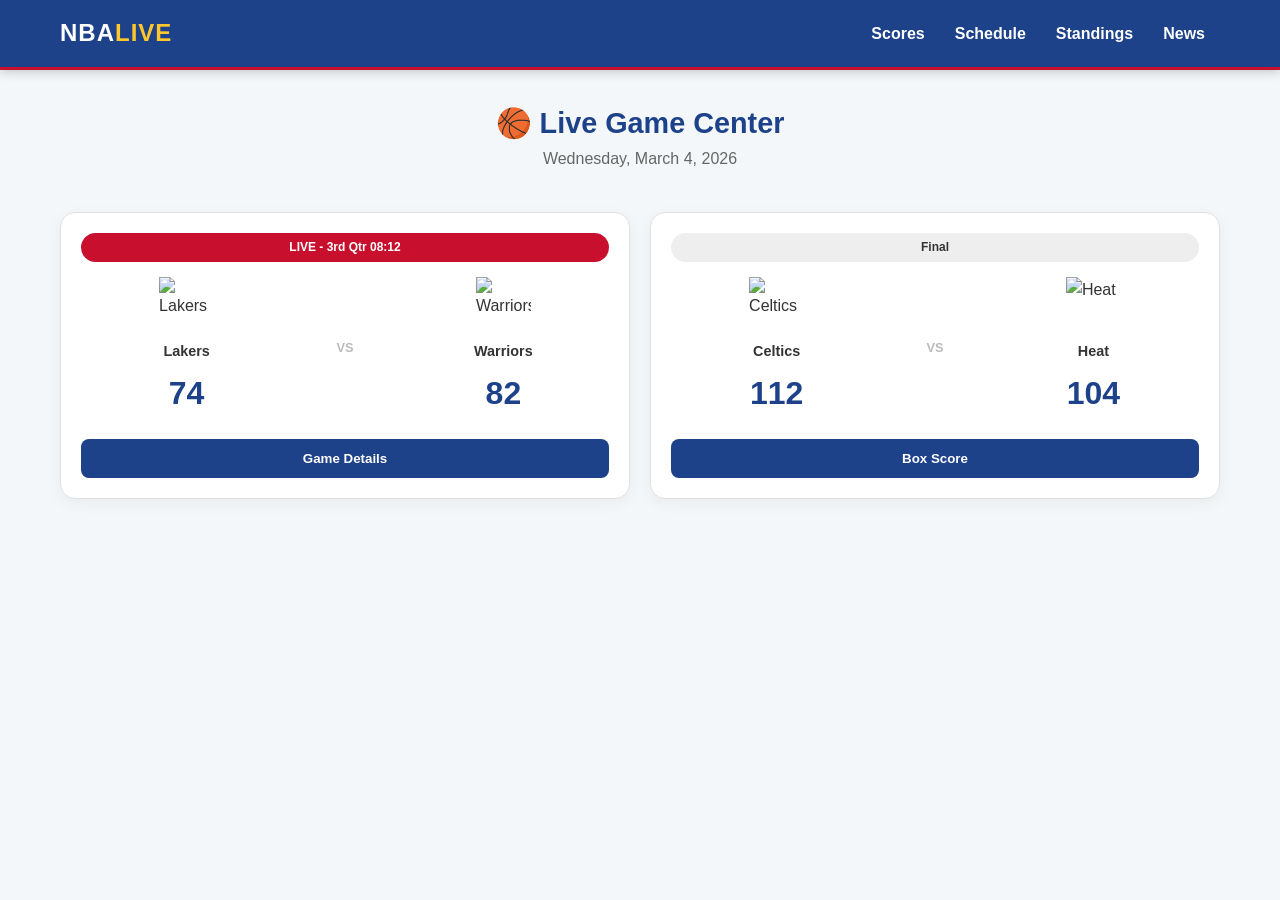
==== index.html @ b6431c6e "First commit." ====
<!DOCTYPE html>
<html lang="en">
<head>
    <meta charset="UTF-8">
    <meta name="viewport" content="width=device-width, initial-scale=1.0">
    <title>NBA Live Scores 2026</title>
    <link rel="stylesheet" href="style.css">
</head>
<body>

    <nav class="navbar">
        <div class="nav-container">
            <a href="#" class="nav-logo">NBA<span>LIVE</span></a>
            
            <div class="menu-toggle" id="mobile-menu">
                <span class="bar"></span>
                <span class="bar"></span>
                <span class="bar:"></span>
            </div>

            <ul class="nav-links">
                <li><a href="#">Scores</a></li>
                <li><a href="#">Schedule</a></li>
                <li><a href="#">Standings</a></li>
                <li><a href="#">News</a></li>
            </ul>
        </div>
    </nav>

    <header>
        <h1>🏀 Live Game Center</h1>
        <p id="date-display">Wednesday, March 4, 2026</p>
    </header>

    <main class="score-container">
        <div class="game-card">
            <div class="game-status live">LIVE - 3rd Qtr 08:12</div>
            <div class="teams-container">
                <div class="team">
                    <img src="https://loodibee.com/wp-content/uploads/nba-los-angeles-lakers-logo.png" alt="Lakers">
                    <span class="team-name">Lakers</span>
                    <span class="score">74</span>
                </div>
                <div class="vs">VS</div>
                <div class="team">
                    <img src="https://loodibee.com/wp-content/uploads/nba-golden-state-warriors-logo.png" alt="Warriors">
                    <span class="team-name">Warriors</span>
                    <span class="score">82</span>
                </div>
            </div>
            <div class="game-footer">
                <button class="stats-btn">Game Details</button>
            </div>
        </div>

        <div class="game-card">
            <div class="game-status">Final</div>
            <div class="teams-container">
                <div class="team">
                    <img src="https://loodibee.com/wp-content/uploads/nba-boston-celtics-logo.png" alt="Celtics">
                    <span class="team-name">Celtics</span>
                    <span class="score">112</span>
                </div>
                <div class="vs">VS</div>
                <div class="team">
                    <img src="https://loodibee.com/wp-content/uploads/nba-miami-heat-logo.png" alt="Heat">
                    <span class="team-name">Heat</span>
                    <span class="score">104</span>
                </div>
            </div>
            <div class="game-footer">
                <button class="stats-btn">Box Score</button>
            </div>
        </div>
    </main>
    <script src="script.js"></script>
</body>
</html>
---- style.css ----
/* --- NBA COLOR THEME --- */
:root {
    --nba-blue: #1d428a;
    --nba-red: #c8102e;
    --nba-gold: #ffc72c;
    --bg-color: #f4f7f9;
    --card-bg: #ffffff;
    --text-dark: #333;
}

* {
    box-sizing: border-box;
    margin: 0;
    padding: 0;
}

body {
    font-family: 'Segoe UI', Roboto, Helvetica, Arial, sans-serif;
    background-color: var(--bg-color);
    color: var(--text-dark);
    line-height: 1.6;
    padding-top: 80px; /* Space for fixed navbar */
}

/* Navbar */
.navbar {
    background-color: var(--nba-blue);
    height: 70px;
    display: flex;
    align-items: center;
    position: fixed;
    top: 0;
    width: 100%;
    z-index: 1000;
    box-shadow: 0 2px 10px rgba(0,0,0,0.2);
    border-bottom: 3px solid var(--nba-red); /* Added NBA red accent */
}

.nav-container {
    display: flex;
    justify-content: space-between;
    align-items: center;
    width: 100%;
    max-width: 1200px;
    margin: 0 auto;
    padding: 0 20px;
}

.nav-logo {
    color: white;
    font-size: 1.5rem;
    font-weight: 800;
    text-decoration: none;
    letter-spacing: 1px;
}

.nav-logo span {
    color: var(--nba-gold);
}

.nav-links {
    display: flex;
    list-style: none;
}

.nav-links li a {
    color: white;
    text-decoration: none;
    padding: 10px 15px;
    font-weight: 600;
    transition: 0.3s;
}

.nav-links li a:hover {
    color: var(--nba-gold);
}

/* Hamburger Menu */
.menu-toggle {
    display: none;
    flex-direction: column;
    cursor: pointer;
}

.bar {
    width: 25px;
    height: 3px;
    background-color: white;
    margin: 4px 0;
    transition: 0.4s;
    border-radius: 2px;
}

/* Header Section */
header {
    text-align: center;
    margin: 20px 0;
}

header h1 {
    font-size: 1.8rem;
    color: var(--nba-blue);
}

#date-display {
    color: #666;
    font-weight: 500;
}

/* Game Grid */
.score-container {
    display: grid;
    grid-template-columns: repeat(auto-fit, minmax(340px, 1fr));
    gap: 20px;
    max-width: 1200px;
    margin: 0 auto;
    padding: 20px;
}

/* Game Card */
.game-card {
    background: var(--card-bg);
    border-radius: 15px;
    padding: 20px;
    box-shadow: 0 4px 15px rgba(0,0,0,0.05);
    border: 1px solid #e0e0e0;
}

.game-status {
    font-size: 0.75rem;
    font-weight: 700;
    text-align: center;
    margin-bottom: 15px;
    padding: 5px 10px;
    border-radius: 20px;
    background: #eee;
    display: inline-block;
    width: 100%;
}

.game-status.live {
    background: var(--nba-red);
    color: white; /* Changed to white for better contrast on red */
    animation: pulse 2s infinite;
}

@keyframes pulse {
    0% { opacity: 1; }
    50% { opacity: 0.6; }
    100% { opacity: 1; }
}

.teams-container {
    display: flex;
    align-items: center;
    justify-content: space-between;
}

.team {
    display: flex;
    flex-direction: column;
    align-items: center;
    width: 40%;
}

.team img {
    width: 55px;
    height: 55px;
    object-fit: contain;
    margin-bottom: 8px;
}

.team-name {
    font-size: 0.9rem;
    font-weight: 700;
    text-align: center;
}

.score {
    font-size: 2rem;
    font-weight: 800;
    margin-top: 5px;
    color: var(--nba-blue); /* Added theme color to scores */
}

.vs {
    font-size: 0.8rem;
    font-weight: 800;
    color: #bbb;
}

.game-footer {
    margin-top: 20px;
}

.stats-btn {
    width: 100%;
    padding: 12px;
    border: none;
    border-radius: 8px;
    background-color: var(--nba-blue);
    color: white;
    font-weight: 700;
    cursor: pointer;
    transition: 0.2s;
}

.stats-btn:hover {
    background-color: var(--nba-red); /* Turns red on hover */
}

.stats-btn:active {
    transform: scale(0.98);
}

/* Mobile Responsive Adjustments */
@media screen and (max-width: 768px) {
    .menu-toggle {
        display: flex;
    }

    .nav-links {
        display: none;
        flex-direction: column;
        position: absolute;
        top: 70px;
        left: 0;
        width: 100%;
        background-color: var(--nba-blue);
        padding: 20px 0;
        border-bottom: 3px solid var(--nba-gold); /* Gold accent on mobile menu */
    }

    .nav-links.active {
        display: flex;
    }

    .nav-links li {
        text-align: center;
        padding: 10px 0;
    }

    .score-container {
        grid-template-columns: 1fr;
        padding: 10px;
    }
}
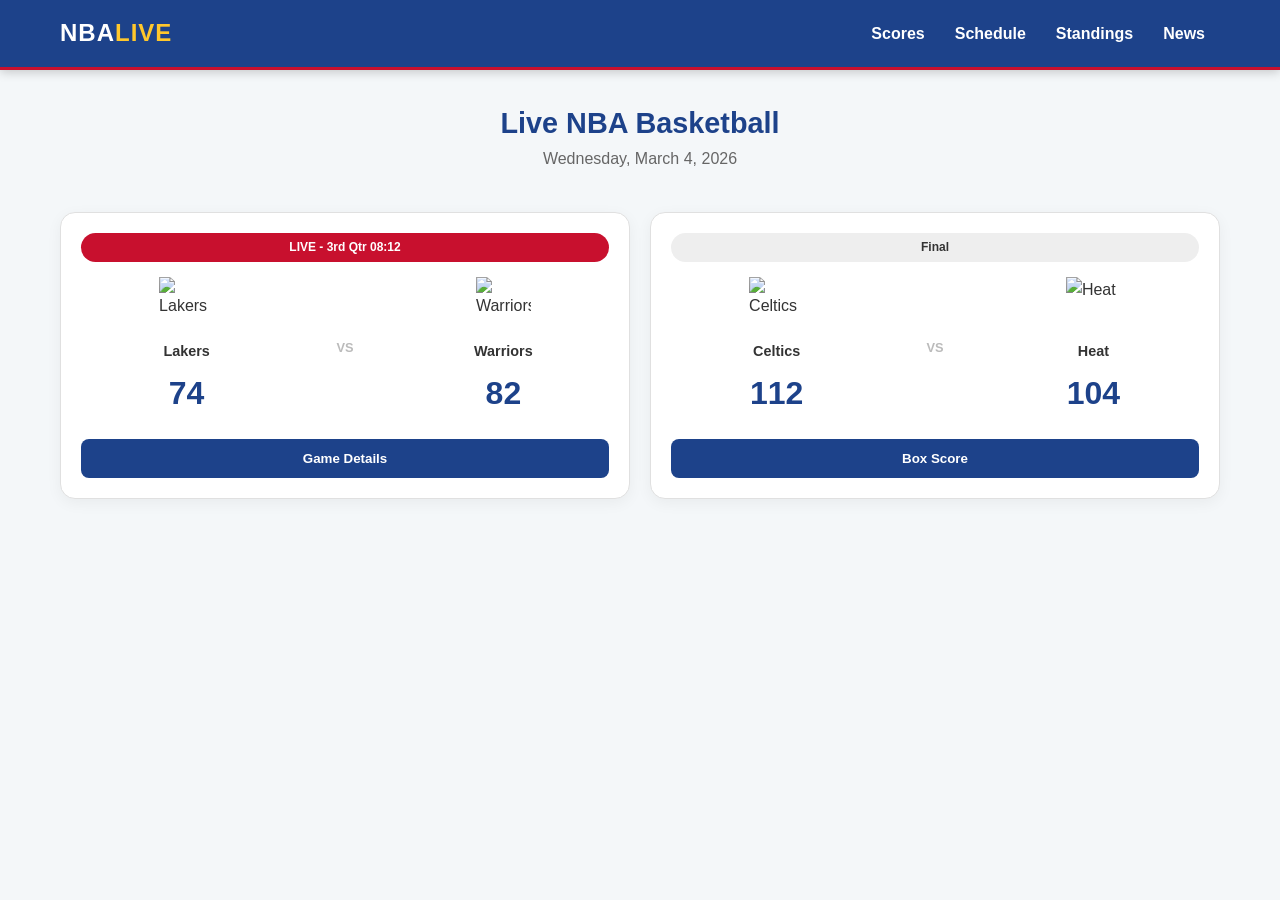
==== commit 6b3800e5: "Changed navbar color." ====
--- a/index.html
+++ b/index.html
@@ -28,7 +28,7 @@
     </nav>
 
     <header>
-        <h1>🏀 Live Game Center</h1>
+        <h1>Live NBA Basketball</h1>
         <p id="date-display">Wednesday, March 4, 2026</p>
     </header>
 
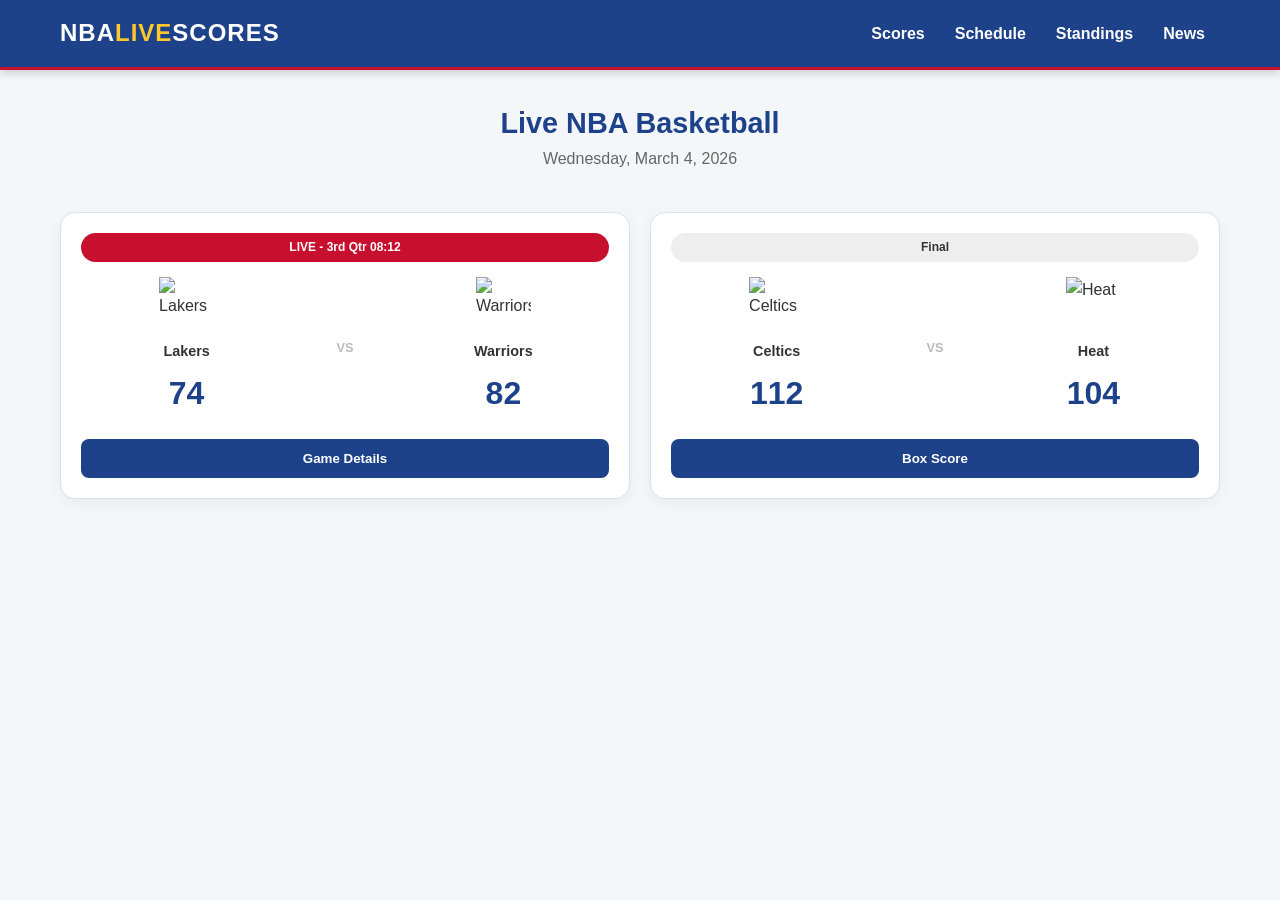
==== commit d3d275f4: "Added content to other pages." ====
--- a/index.html
+++ b/index.html
@@ -10,7 +10,7 @@
 
     <nav class="navbar">
         <div class="nav-container">
-            <a href="#" class="nav-logo">NBA<span>LIVE</span></a>
+            <a href="index.html" class="nav-logo">NBA<span>LIVE</span>SCORES</a>
             
             <div class="menu-toggle" id="mobile-menu">
                 <span class="bar"></span>
@@ -19,10 +19,10 @@
             </div>
 
             <ul class="nav-links">
-                <li><a href="#">Scores</a></li>
-                <li><a href="#">Schedule</a></li>
-                <li><a href="#">Standings</a></li>
-                <li><a href="#">News</a></li>
+                <li><a href="scores.html">Scores</a></li>
+                <li><a href="schedule.html">Schedule</a></li>
+                <li><a href="standings.html">Standings</a></li>
+                <li><a href="news.html">News</a></li>
             </ul>
         </div>
     </nav>
